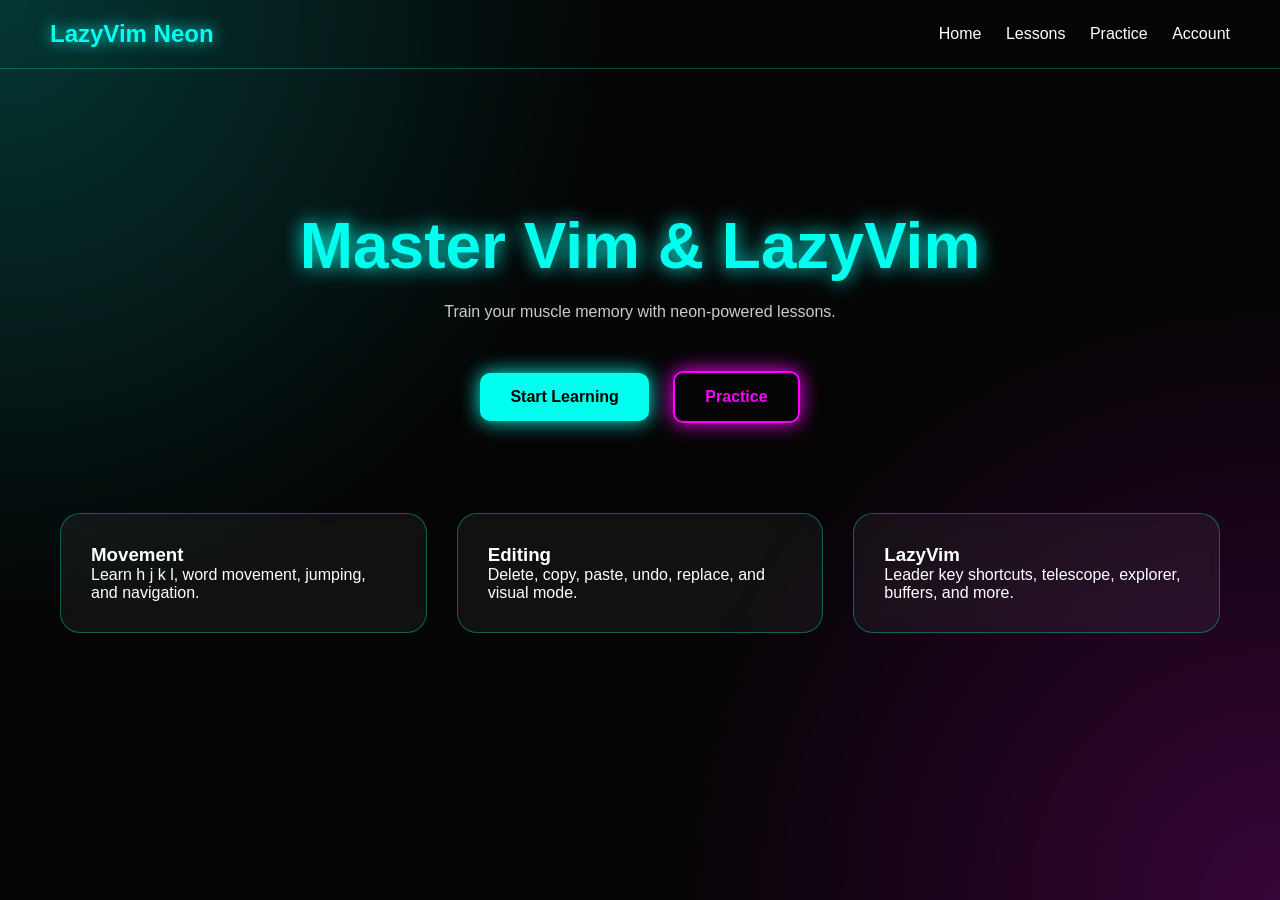
==== index.html @ 00f94503 "files" ====
<!DOCTYPE html>
<html lang="en">
<head>
  <meta charset="UTF-8">
  <meta name="viewport" content="width=device-width, initial-scale=1.0">
  <title>LazyVim Neon</title>
  <link rel="stylesheet" href="style.css">
</head>
<body>
  <div class="background-glow"></div>

  <nav>
    <h1>LazyVim Neon</h1>
    <div>
      <a href="index.html">Home</a>
      <a href="lessons.html">Lessons</a>
      <a href="practice.html">Practice</a>
      <a href="login.html">Account</a>
    </div>
  </nav>

  <section class="hero">
    <h2>Master Vim & LazyVim</h2>
    <p>Train your muscle memory with neon-powered lessons.</p>

    <div class="hero-buttons">
      <a class="btn" href="lessons.html">Start Learning</a>
      <a class="btn secondary" href="practice.html">Practice</a>
    </div>
  </section>

  <section class="cards">
    <div class="card">
      <h3>Movement</h3>
      <p>Learn h j k l, word movement, jumping, and navigation.</p>
    </div>

    <div class="card">
      <h3>Editing</h3>
      <p>Delete, copy, paste, undo, replace, and visual mode.</p>
    </div>

    <div class="card">
      <h3>LazyVim</h3>
      <p>Leader key shortcuts, telescope, explorer, buffers, and more.</p>
    </div>
  </section>

  <script src="script.js"></script>
</body>
</html>
---- style.css ----
* {
  margin: 0;
  padding: 0;
  box-sizing: border-box;
  font-family: Arial, sans-serif;
}

body {
  background: #050505;
  color: white;
  min-height: 100vh;
  overflow-x: hidden;
}

.background-glow {
  position: fixed;
  width: 100%;
  height: 100%;
  background:
    radial-gradient(circle at top left, #00ffee33, transparent 40%),
    radial-gradient(circle at bottom right, #ff00ff33, transparent 40%);
  z-index: -1;
}

nav {
  display: flex;
  justify-content: space-between;
  align-items: center;
  padding: 20px 50px;
  border-bottom: 1px solid #00ffee44;
}

nav h1 {
  color: #00ffee;
  text-shadow: 0 0 15px #00ffee;
}

nav a {
  color: white;
  text-decoration: none;
  margin-left: 20px;
}

.hero {
  text-align: center;
  margin-top: 120px;
  padding: 20px;
}

.hero h2 {
  font-size: 4rem;
  color: #00ffee;
  text-shadow: 0 0 20px #00ffee;
}

.hero p {
  margin-top: 20px;
  color: #cccccc;
}

.hero-buttons {
  margin-top: 40px;
}

.btn {
  display: inline-block;
  padding: 15px 30px;
  background: #00ffee;
  color: black;
  border-radius: 10px;
  text-decoration: none;
  font-weight: bold;
  margin: 10px;
  box-shadow: 0 0 20px #00ffee;
}

.secondary {
  background: transparent;
  color: #ff00ff;
  border: 2px solid #ff00ff;
  box-shadow: 0 0 20px #ff00ff;
}

.cards {
  display: grid;
  grid-template-columns: repeat(auto-fit, minmax(250px, 1fr));
  gap: 30px;
  padding: 60px;
}

.card,
.lesson-card,
.practice-box,
.auth-box {
  background: rgba(255,255,255,0.05);
  border: 1px solid #00ffee55;
  border-radius: 20px;
  padding: 30px;
  backdrop-filter: blur(10px);
}

.lesson-page {
  display: grid;
  gap: 30px;
  padding: 50px;
}

.key-grid {
  display: grid;
  grid-template-columns: repeat(4, 70px);
  gap: 15px;
  margin: 20px 0;
}

.key-grid span {
  background: black;
  border: 2px solid #ff00ff;
  text-align: center;
  padding: 20px;
  border-radius: 12px;
  font-size: 1.5rem;
}

.practice-box,
.auth-container {
  display: flex;
  justify-content: center;
  align-items: center;
  padding: 60px;
}

.auth-box {
  width: 400px;
}

input {
  width: 100%;
  padding: 15px;
  margin-top: 15px;
  background: black;
  border: 1px solid #00ffee;
  color: white;
  border-radius: 10px;
}

button {
  width: 100%;
  padding: 15px;
  margin-top: 20px;
  border: none;
  border-radius: 10px;
  background: #00ffee;
  color: black;
  font-weight: bold;
  cursor: pointer;
}

ul {
  line-height: 2;
}

#practice-result,
#auth-message {
  margin-top: 20px;
  color: #00ffee;
}
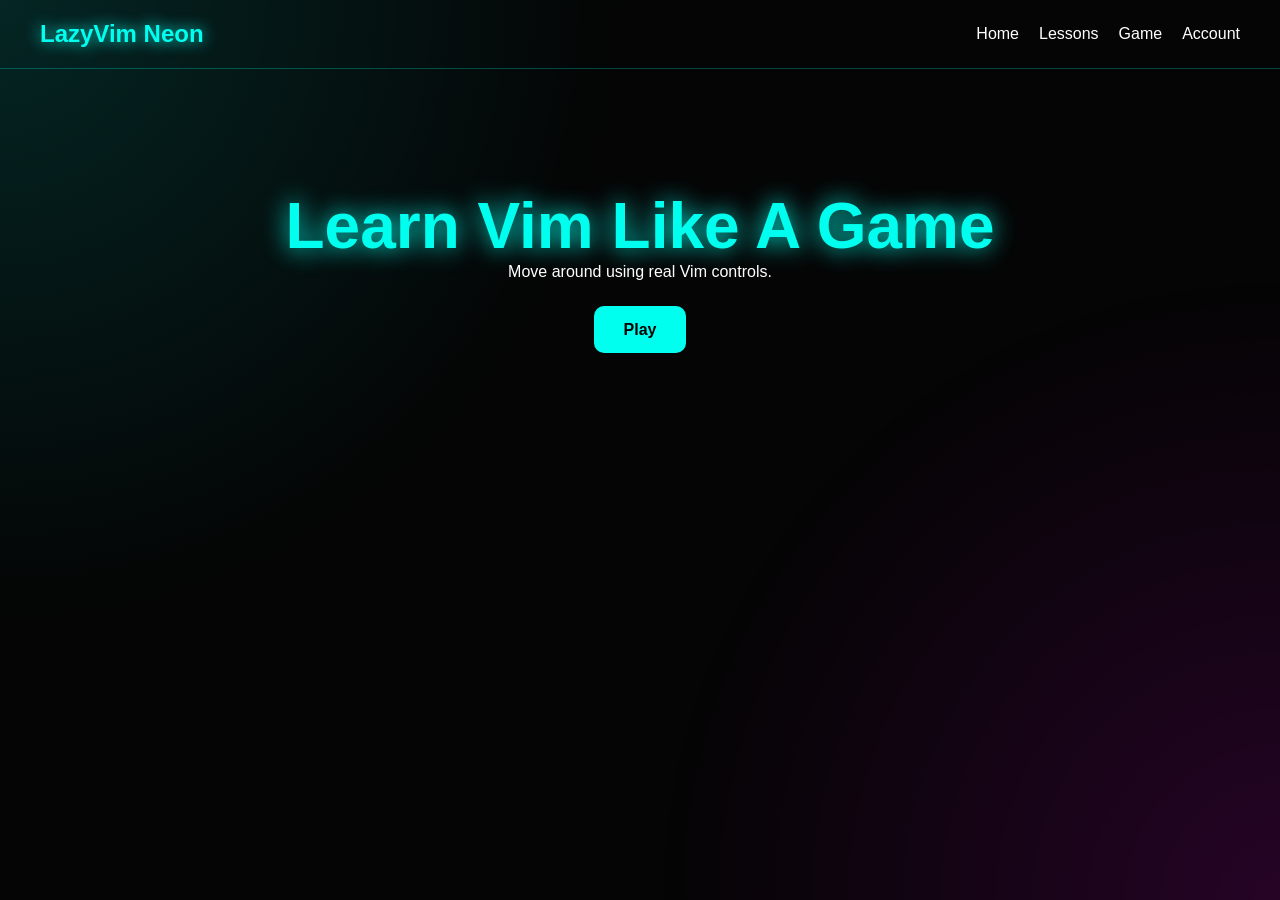
==== commit 62cd2be6: "new" ====
--- a/index.html
+++ b/index.html
@@ -1,51 +1 @@
-<!DOCTYPE html>
-<html lang="en">
-<head>
-  <meta charset="UTF-8">
-  <meta name="viewport" content="width=device-width, initial-scale=1.0">
-  <title>LazyVim Neon</title>
-  <link rel="stylesheet" href="style.css">
-</head>
-<body>
-  <div class="background-glow"></div>
-
-  <nav>
-    <h1>LazyVim Neon</h1>
-    <div>
-      <a href="index.html">Home</a>
-      <a href="lessons.html">Lessons</a>
-      <a href="practice.html">Practice</a>
-      <a href="login.html">Account</a>
-    </div>
-  </nav>
-
-  <section class="hero">
-    <h2>Master Vim & LazyVim</h2>
-    <p>Train your muscle memory with neon-powered lessons.</p>
-
-    <div class="hero-buttons">
-      <a class="btn" href="lessons.html">Start Learning</a>
-      <a class="btn secondary" href="practice.html">Practice</a>
-    </div>
-  </section>
-
-  <section class="cards">
-    <div class="card">
-      <h3>Movement</h3>
-      <p>Learn h j k l, word movement, jumping, and navigation.</p>
-    </div>
-
-    <div class="card">
-      <h3>Editing</h3>
-      <p>Delete, copy, paste, undo, replace, and visual mode.</p>
-    </div>
-
-    <div class="card">
-      <h3>LazyVim</h3>
-      <p>Leader key shortcuts, telescope, explorer, buffers, and more.</p>
-    </div>
-  </section>
-
-  <script src="script.js"></script>
-</body>
-</html>
+<!DOCTYPE html><html><head><meta charset='UTF-8'><meta name='viewport' content='width=device-width, initial-scale=1.0'><title>LazyVim Neon</title><link rel='stylesheet' href='style.css'></head><body><div class='background-glow'></div><nav><h1>LazyVim Neon</h1><div><a href='index.html'>Home</a><a href='lessons.html'>Lessons</a><a href='practice.html'>Game</a><a href='login.html'>Account</a></div></nav><section class='hero'><h2>Learn Vim Like A Game</h2><p>Move around using real Vim controls.</p><div class='hero-buttons'><a class='btn' href='practice.html'>Play</a></div></section></body></html>
--- a/style.css
+++ b/style.css
@@ -1,166 +1 @@
-* {
-  margin: 0;
-  padding: 0;
-  box-sizing: border-box;
-  font-family: Arial, sans-serif;
-}
-
-body {
-  background: #050505;
-  color: white;
-  min-height: 100vh;
-  overflow-x: hidden;
-}
-
-.background-glow {
-  position: fixed;
-  width: 100%;
-  height: 100%;
-  background:
-    radial-gradient(circle at top left, #00ffee33, transparent 40%),
-    radial-gradient(circle at bottom right, #ff00ff33, transparent 40%);
-  z-index: -1;
-}
-
-nav {
-  display: flex;
-  justify-content: space-between;
-  align-items: center;
-  padding: 20px 50px;
-  border-bottom: 1px solid #00ffee44;
-}
-
-nav h1 {
-  color: #00ffee;
-  text-shadow: 0 0 15px #00ffee;
-}
-
-nav a {
-  color: white;
-  text-decoration: none;
-  margin-left: 20px;
-}
-
-.hero {
-  text-align: center;
-  margin-top: 120px;
-  padding: 20px;
-}
-
-.hero h2 {
-  font-size: 4rem;
-  color: #00ffee;
-  text-shadow: 0 0 20px #00ffee;
-}
-
-.hero p {
-  margin-top: 20px;
-  color: #cccccc;
-}
-
-.hero-buttons {
-  margin-top: 40px;
-}
-
-.btn {
-  display: inline-block;
-  padding: 15px 30px;
-  background: #00ffee;
-  color: black;
-  border-radius: 10px;
-  text-decoration: none;
-  font-weight: bold;
-  margin: 10px;
-  box-shadow: 0 0 20px #00ffee;
-}
-
-.secondary {
-  background: transparent;
-  color: #ff00ff;
-  border: 2px solid #ff00ff;
-  box-shadow: 0 0 20px #ff00ff;
-}
-
-.cards {
-  display: grid;
-  grid-template-columns: repeat(auto-fit, minmax(250px, 1fr));
-  gap: 30px;
-  padding: 60px;
-}
-
-.card,
-.lesson-card,
-.practice-box,
-.auth-box {
-  background: rgba(255,255,255,0.05);
-  border: 1px solid #00ffee55;
-  border-radius: 20px;
-  padding: 30px;
-  backdrop-filter: blur(10px);
-}
-
-.lesson-page {
-  display: grid;
-  gap: 30px;
-  padding: 50px;
-}
-
-.key-grid {
-  display: grid;
-  grid-template-columns: repeat(4, 70px);
-  gap: 15px;
-  margin: 20px 0;
-}
-
-.key-grid span {
-  background: black;
-  border: 2px solid #ff00ff;
-  text-align: center;
-  padding: 20px;
-  border-radius: 12px;
-  font-size: 1.5rem;
-}
-
-.practice-box,
-.auth-container {
-  display: flex;
-  justify-content: center;
-  align-items: center;
-  padding: 60px;
-}
-
-.auth-box {
-  width: 400px;
-}
-
-input {
-  width: 100%;
-  padding: 15px;
-  margin-top: 15px;
-  background: black;
-  border: 1px solid #00ffee;
-  color: white;
-  border-radius: 10px;
-}
-
-button {
-  width: 100%;
-  padding: 15px;
-  margin-top: 20px;
-  border: none;
-  border-radius: 10px;
-  background: #00ffee;
-  color: black;
-  font-weight: bold;
-  cursor: pointer;
-}
-
-ul {
-  line-height: 2;
-}
-
-#practice-result,
-#auth-message {
-  margin-top: 20px;
-  color: #00ffee;
-}
+*{margin:0;padding:0;box-sizing:border-box;font-family:Arial,sans-serif}body{background:#050505;color:white;min-height:100vh}.background-glow{position:fixed;width:100%;height:100%;background:radial-gradient(circle at top left,#00ffee22,transparent 40%),radial-gradient(circle at bottom right,#ff00ff22,transparent 40%);z-index:-1}nav{display:flex;justify-content:space-between;align-items:center;padding:20px 40px;border-bottom:1px solid #00ffee44}nav h1{color:#00ffee;text-shadow:0 0 15px #00ffee}nav a{color:white;text-decoration:none;margin-left:20px}.hero{text-align:center;padding-top:120px}.hero h2{font-size:4rem;color:#00ffee;text-shadow:0 0 25px #00ffee}.hero-buttons{margin-top:40px}.btn{padding:15px 30px;background:#00ffee;color:black;text-decoration:none;border-radius:10px;font-weight:bold}.game-layout{display:grid;grid-template-columns:2fr 1fr;gap:30px;padding:40px}.game-panel,.lesson-sidebar,.lesson-card,.auth-box{background:rgba(255,255,255,0.05);border:1px solid #00ffee55;border-radius:20px;padding:30px}.lesson-page{padding:40px}.auth-container{display:flex;justify-content:center;padding-top:80px}.auth-box{width:400px}input,button{width:100%;padding:15px;margin-top:15px;border-radius:10px;border:none}input{background:black;border:1px solid #00ffee;color:white}button{background:#00ffee;font-weight:bold}#game-board{display:grid;grid-template-columns:repeat(10,50px);gap:4px;margin-top:25px}.tile{width:50px;height:50px;background:#111;border-radius:8px}.player{background:#00ffee;box-shadow:0 0 15px #00ffee}.goal{background:#ff00ff;box-shadow:0 0 15px #ff00ff}.wall{background:#ff3333}.clone{background:#ffaa00}.tip{margin-top:20px;color:#00ffee}ul{line-height:2}
